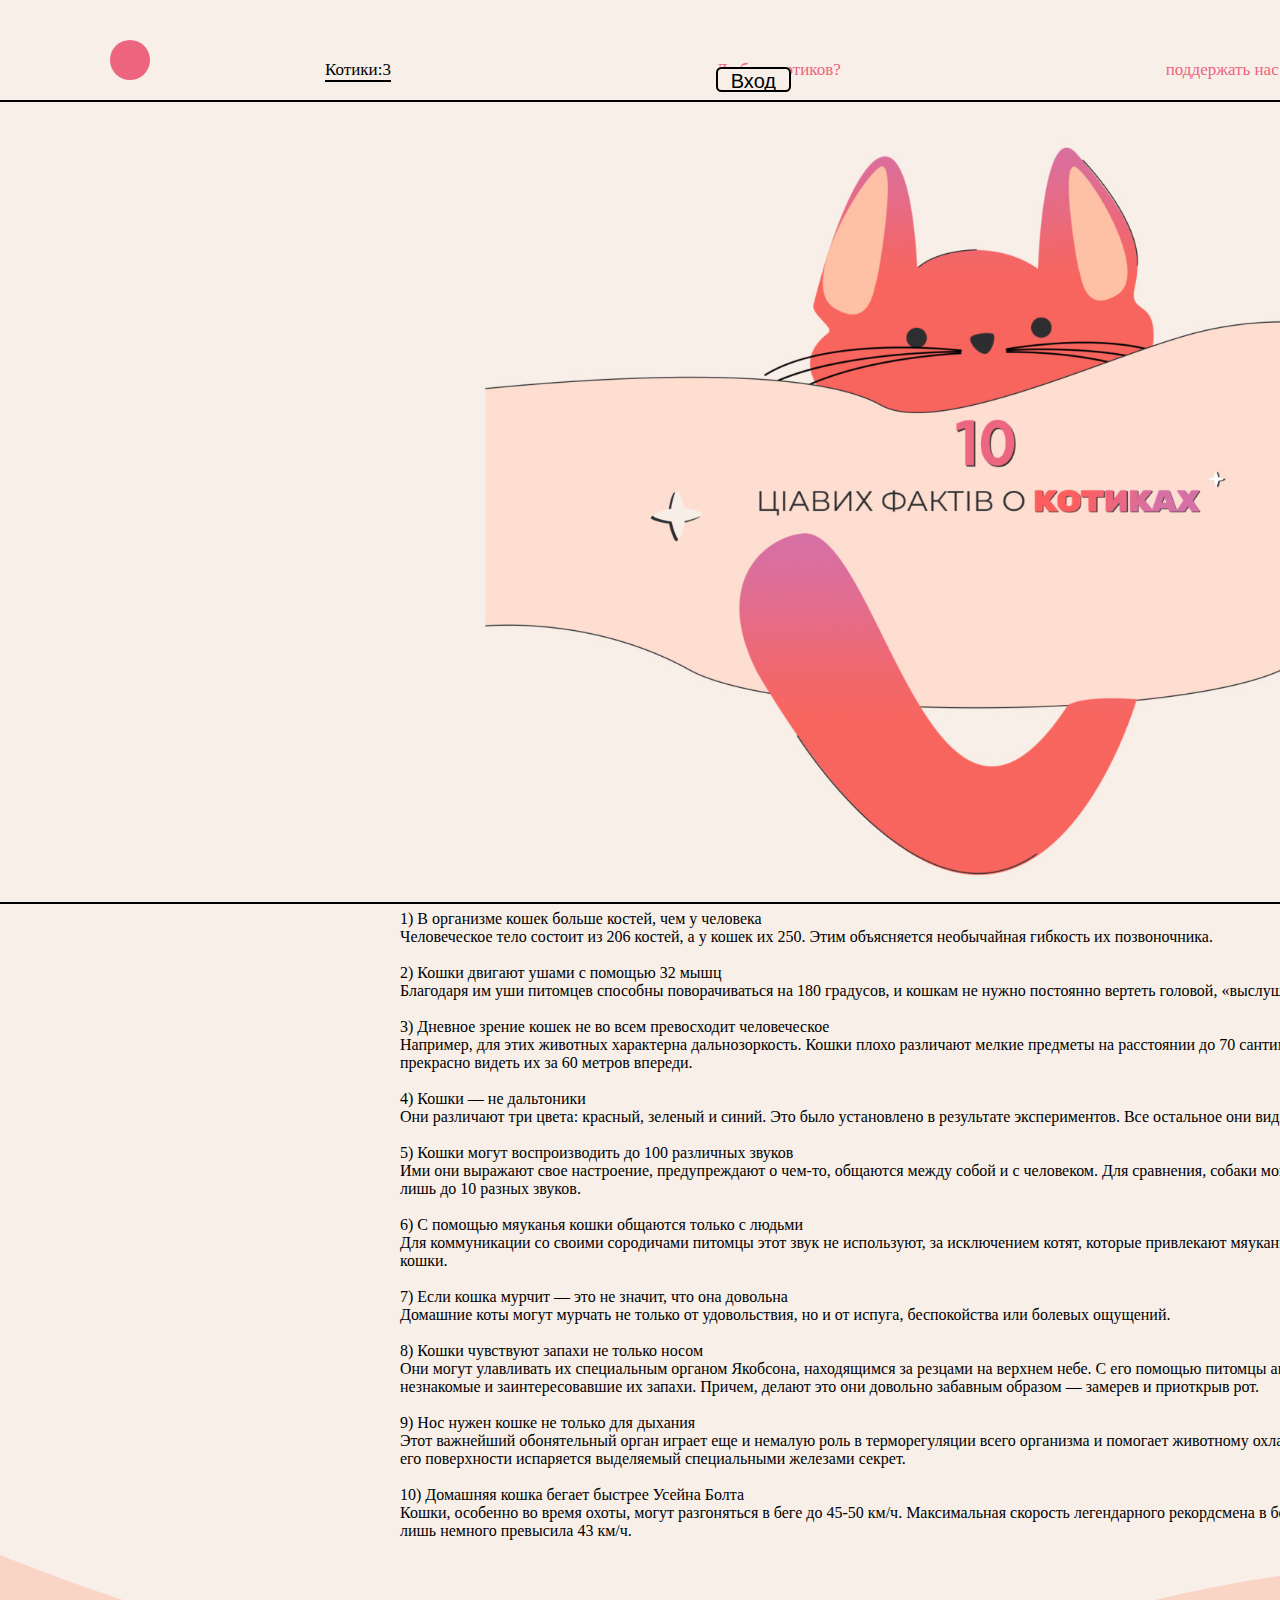
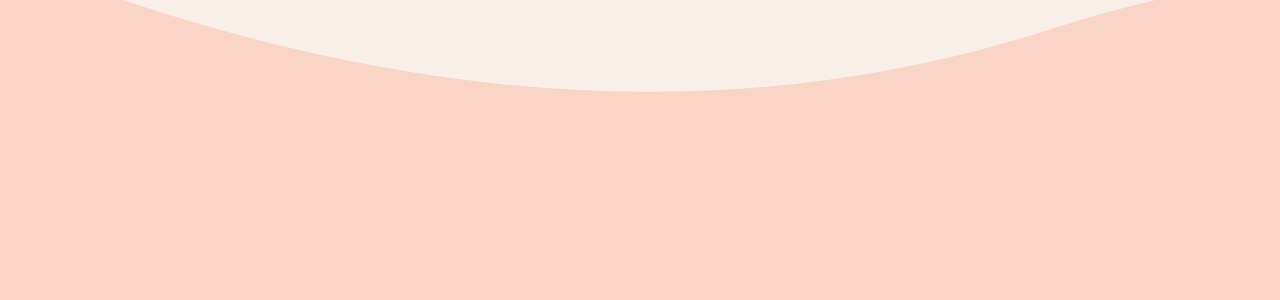
==== index.html @ 4acccb40 "Update index.html" ====
<!DOCTYPE html>
<html lang="en">
	<head>
		<meta charset="UTF-8" />
		<meta name="author" content="AK" />
		<meta name="keywords" content="факты, кошки, опрос" />
		<title>Котики</title>
		<link rel="stylesheet" type="text/css" href="style.css" />
		<link rel="stylesheet" type="text/css" href="style1.css" />
		<link rel="stylesheet" type="text/css" href="style2.css" />
		<script src="script.js" defer></script>
	</head>
	<body>
		<!--шапка-->
		<div id="shapka">
			<div id="ikon"></div>
			<span class="knopka1" style="border-bottom: 2px solid"><a href="index.html" style="color: black;">Котики:3</a></span>
			<span class="knopka1"><a href="index1.html">Любите котиков?</a></span>
			<span class="knopka1"> <a href="index2.html">поддержать нас</a></span>
			<button id="button1">Вход</button>
		</div>
		<!--тело-->
		<img id="img1" src="Comp 1_00000.jpg" alt="котя спит:3" />
		<div id="line1"></div>
		<div id="text">
			1) В организме кошек больше костей, чем у человека<br />
			Человеческое тело состоит из 206 костей, а у кошек их 250. Этим
			объясняется необычайная гибкость их позвоночника.<br /><br />
			2) Кошки двигают ушами с помощью 32 мышц<br />Благодаря им уши питомцев
			способны поворачиваться на 180 градусов, и кошкам не нужно постоянно
			вертеть головой, «выслушивая» добычу.<br /><br />
			3) Дневное зрение кошек не во всем превосходит человеческое<br />Например,
			для этих животных характерна дальнозоркость. Кошки плохо различают мелкие
			предметы на расстоянии до 70 сантиметров, но могут прекрасно видеть их за
			60 метров впереди.<br /><br />
			4) Кошки — не дальтоники<br />Они различают три цвета: красный, зеленый и
			синий. Это было установлено в результате экспериментов. Все остальное они
			видят серым.<br /><br />
			5) Кошки могут воспроизводить до 100 различных звуков<br />Ими они
			выражают свое настроение, предупреждают о чем-то, общаются между собой и с
			человеком. Для сравнения, собаки могут издавать лишь до 10 разных
			звуков.<br /><br />
			6) С помощью мяуканья кошки общаются только с людьми<br />Для коммуникации
			со своими сородичами питомцы этот звук не используют, за исключением
			котят, которые привлекают мяуканьем внимание кошки.<br /><br />
			7) Если кошка мурчит — это не значит, что она довольна <br />Домашние коты
			могут мурчать не только от удовольствия, но и от испуга, беспокойства или
			болевых ощущений.<br /><br />
			8) Кошки чувствуют запахи не только носом <br />Они могут улавливать их
			специальным органом Якобсона, находящимся за резцами на верхнем небе. С
			его помощью питомцы анализируют незнакомые и заинтересовавшие их запахи.
			Причем, делают это они довольно забавным образом — замерев и приоткрыв
			рот.<br /><br />
			9) Нос нужен кошке не только для дыхания<br />Этот важнейший обонятельный
			орган играет еще и немалую роль в терморегуляции всего организма и
			помогает животному охлаждаться, когда с его поверхности испаряется
			выделяемый специальными железами секрет.<br /><br />
			10) Домашняя кошка бегает быстрее Усейна Болта <br />Кошки, особенно во
			время охоты, могут разгоняться в беге до 45-50 км/ч. Максимальная скорость
			легендарного рекордсмена в беге на 100 метров лишь немного превысила 43
			км/ч.<br /><br />
		</div>
		<!--ноги-->
		<svg viewbox="0 0 100 20" style="top: 1400px;">
			<path fill="#fad4c5" d="M0 30 V5 Q30 17 55 9 T100 11 V50z" />
			<!-- (M-.) (L- ._.) (H- -) (V-|) (Z-b) (C-[] S-[][]) (Q-V T-VV) (A-???O) -->
		</svg>
	</body>
</html>
---- style.css ----
/* глобальные */
* {
	margin: 0px;
	background: #f8efe8;
}
a {
	color: #000;
	text-decoration: none;
}
/* общее */
#shapka {
	background: #f8efe8;
	border-bottom: 2px solid #000;
	height: 40px;
	width: 100%;
	padding-top: 60px;
	position: fixed;
	z-index: 3;
}
.knopka1 {
	margin-left: 300px;
	font-size: 17px;
}
#shapka a{
	color: #ed647d;
}
.knopka1:hover {
	border-bottom: 2px solid #ed647e;
}

#button1 {
	margin-left: 300px;
	width: 75px;
	height: 25px;
	position: relative;
	bottom: 13px;
	font-size: 20px;
	border-radius: 5.5px;
	border: solid #000 2px;
}
#ikon {
	background: #ed647e;
	border-radius: 100%;
	height: 40px;
	width: 40px;
	margin-left: 50px;
	position: absolute;
	bottom: 385px;
	left: 60px;
	top: 40px;
}
/* sa1 */
svg {
	width: 100%;
	height: 500px;
	position: absolute;
	background-color: #00000000;
}

img {
	width: 1100px;
	height: 800px;
	border-top: 2px solid #000;
	position: absolute;
	top: 100px;
	left: 455px;
	z-index: 2;
}
#text {
	position: absolute;
	top: 910px;
	left: 455px;
	width: 1000px;
}
#line1 {
	background: #f8efe8;
	width: 100%;
	height: 800px;
	border-top: 2px solid #000;
	border-bottom: 2px solid #000;
	position: absolute;
	top: 100px;
}
/*sa1_1 */
#opros{
	background: #f8efe8;
	border: 2px solid #000;
	width: 500px;
	height: 700px;
  float: left;
  position: absolute;
  top: 200px;
  left: 400px;
	box-shadow: 10px 8px 1px #000;
}

#pereg {
	background: #f8655e;
	width: 75px;
	height: 500px;
  float: left;
  position: absolute;
  top: 200px;
  left: 975px;
	border-radius: 10px;
}
#table {
	background: #fad4c5;
	width: 500px;
	height: 500px;
  float: left;
	border: 2px solid #000;
	position: relative;
	font-size: 19px;
  top: 200px;
  left: 1100px;
	border-radius: 10px;
	box-shadow: 8px 10px 1px #000;
}
form{
	padding: 20px 0px 0px 40px;
	font-size: 19px;
}
.r{
	position: relative;
	margin-bottom: 1rem;
}
.r1{
	-webkit-appearance: none;
	appearance: none;
	position: absolute;
}
.rl1{
	padding-left: 25px;
	font-size: 20px;
	cursor: pointer;
}
.rl1::before{
	content: "";
	width: 17px;
	height: 17px;
	border: 1px solid #444;
	background-color: #fff;
	border-radius: 50%;
	position: absolute;
	top: 2px;
	left: 4px;
	z-index: 1;
	transition: 200ms linear;
}
.rl1::after{
	content: "";
	width: 11px;
	height: 11px;
	background-color: #f8655e;
	border-radius: 50%;
	position: absolute;
	z-index: 2;
	opacity: 0;
	transition: 200ms linear;
	top: 6px;
	left: 8px;
}
.r1:checked + .rl1::before{
	border-color: #000;
}
.r1:checked + .rl1::after{
	opacity: 1;
}
.name1_0{
	position: relative;
}
.name1_2{
	width: 250px;
	border: none;
	border-bottom: 3px solid #000;
	background-color: transparent;
	margin-bottom: 35px;
	outline: none;
}
.name1_2:focus{
	border-bottom: 3px solid #f8655e;
}
.name1_1{
	position: absolute;
	left: 0;
	top: -1px;
	cursor: text;
}
.name1_2:focus ~ .name1_1, .name1_2:not(:placeholder-shown) ~ .name1_1{
	top: -18px;
	font-size: 16px;
}
#divname2{
	position: relative;
}
#textname2{
	width: 250px;
	border: none;
	border-bottom: 3px solid #000;
	border-top: 3px solid #000;
	background-color: transparent;
	margin-bottom: 35px;
	outline: none;
}
#textname2:focus{
	border-bottom: 3px solid #f8655e;
	border-top: 3px solid #f8655e;
}
#labelname2{
	position: absolute;
	left: 0;
	top: -30px;
	cursor: pointer;
}
#divcolor{
	position: relative;
}
#color{
	border: none;
	width: 70px;
	height: 35px;
	position: absolute;
	top: 25px;
	left: -4px;
}
#button2{
	position: absolute;
	top: 550px;
	left: 575px;
	width: 200px;
	height: 50px;
	border: 2px solid #000;
	border-radius: 8px;
	box-shadow: 3px 4px 1px #000;

}
#button3{
	position: absolute;
	top: 625px;
	left: 575px;
	width: 200px;
	height: 50px;
	color: #fff;
	background-color: #d870a1;
	border: 2px solid #000;
	border-radius: 8px;
	box-shadow: 3px 4px 1px #000;
}
#button2:hover{
	top: 553px;
	box-shadow: none;
}
#button3:hover{
	top: 628px;
	left: 575px;
	box-shadow: none;
}
#button2:active{
	color: #fff;
	background-color: #d870a1;
}
#button3:active{
	color: #000;
	background-color: #f8efe8;
}
table{
	width: 420px;
	height: 400px;
	border-collapse: collapse;
	border-bottom: 2px solid #000;
	text-align: center;
	position: absolute;
	top: 55px;
	left: 40px;
}
table th{
	border: 2px solid #000;
	background: #fff;
	height: 50px;
}
table td{
	width: 150px;
	height: 75px;
	background: #fff;
	border-right: 2px solid #000;
	border-left: 2px solid #000;
	position: relative;
}
.tablediv{
	height: 35px;
	width: 175px;
	position: absolute;
	left: 14px;
	top: 14px;
	padding-top: 15px;
}
---- style1.css ----
@media screen and (max-width: 1580px) {
    /* глобальные */
  * {
    margin: 0px;
    background: #f8efe8;
  }
  a {
    color: #000;
    text-decoration: none;
  }
  /* общее */
  #shapka {
    background: #f8efe8;
    border-bottom: 2px solid #000;
    height: 40px;
    width: 100%;
    padding-top: 60px;
    position: fixed;
    z-index: 3;
  }
  .knopka1 {
    margin-left: 325px;
    font-size: 17px;
    float: left;
  }
  #shapka a{
    color: #ed647d;
  }
  .knopka1:hover {
    border-bottom: 2px solid #ed647e;
  }

  #button1 {
    margin-left: 325px;
    width: 75px;
    height: 25px;
    bottom: 13px;
    font-size: 20px;
    border-radius: 5.5px;
    border: solid #000 2px;
    float: left;
  }
  #ikon {
    background: #ed647e;
    border-radius: 100%;
    height: 40px;
    width: 40px;
    margin-left: 50px;
    position: absolute;
    bottom: 385px;
    left: 60px;
    top: 40px;
  }
  /* sa1 */
  svg {
    width: 1900px;
    height: 500px;
    background-color: #00000000;
  }

  img {
    width: 1100px;
    height: 800px;
    border-top: 2px solid #000;
    position: absolute;
    top: 100px;
    left: 450px;
    z-index: 2;
  }
  #text {
    position: absolute;
    top: 910px;
    left: 400px;
    width: 1000px;
  }
  #line1 {
    background: #f8efe8;
    width: 1900px;
    height: 800px;
    border-top: 2px solid #000;
    border-bottom: 2px solid #000;
    position: absolute;
    top: 100px;
  }
  /*sa1_1 */
  #opros{
    background: #f8efe8;
    border: 2px solid #000;
    width: 500px;
    height: 700px;
    float: left;
    position: absolute;
    top: 200px;
    left: 400px;
    box-shadow: 10px 8px 1px #000;
  }

  #pereg {
    background: #f8655e;
    width: 75px;
    height: 500px;
    float: left;
    position: absolute;
    top: 200px;
    left: 975px;
    border-radius: 10px;
  }
  #table {
    background: #fad4c5;
    width: 500px;
    height: 500px;
    float: left;
    border: 2px solid #000;
    position: relative;
    font-size: 19px;
    top: 200px;
    left: 1100px;
    border-radius: 10px;
    box-shadow: 8px 10px 1px #000;
  }
  form{
    padding: 20px 0px 0px 40px;
    font-size: 19px;
  }
  .r{
    position: relative;
    margin-bottom: 1rem;
  }
  .r1{
    -webkit-appearance: none;
    appearance: none;
    position: absolute;
  }
  .rl1{
    padding-left: 25px;
    font-size: 20px;
    cursor: pointer;
  }
  .rl1::before{
    content: "";
    width: 17px;
    height: 17px;
    border: 1px solid #444;
    background-color: #fff;
    border-radius: 50%;
    position: absolute;
    top: 2px;
    left: 4px;
    z-index: 1;
    transition: 200ms linear;
  }
  .rl1::after{
    content: "";
    width: 11px;
    height: 11px;
    background-color: #f8655e;
    border-radius: 50%;
    position: absolute;
    z-index: 2;
    opacity: 0;
    transition: 200ms linear;
    top: 6px;
    left: 8px;
  }
  .r1:checked + .rl1::before{
    border-color: #000;
  }
  .r1:checked + .rl1::after{
    opacity: 1;
  }
  .name1_0{
    position: relative;
  }
  .name1_2{
    width: 250px;
    border: none;
    border-bottom: 3px solid #000;
    background-color: transparent;
    margin-bottom: 35px;
    outline: none;
  }
  .name1_2:focus{
    border-bottom: 3px solid #f8655e;
  }
  .name1_1{
    position: absolute;
    left: 0;
    top: -1px;
    cursor: text;
  }
  .name1_2:focus ~ .name1_1, .name1_2:not(:placeholder-shown) ~ .name1_1{
    top: -18px;
    font-size: 16px;
  }
  #divname2{
    position: relative;
  }
  #textname2{
    width: 250px;
    border: none;
    border-bottom: 3px solid #000;
    border-top: 3px solid #000;
    background-color: transparent;
    margin-bottom: 35px;
    outline: none;
  }
  #textname2:focus{
    border-bottom: 3px solid #f8655e;
    border-top: 3px solid #f8655e;
  }
  #labelname2{
    position: absolute;
    left: 0;
    top: -30px;
    cursor: pointer;
  }
  #divcolor{
    position: relative;
  }
  #color{
    border: none;
    width: 70px;
    height: 35px;
    position: absolute;
    top: 25px;
    left: -4px;
  }
  #button2{
    position: absolute;
    top: 550px;
    left: 575px;
    width: 200px;
    height: 50px;
    border: 2px solid #000;
    border-radius: 8px;
    box-shadow: 3px 4px 1px #000;

  }
  #button3{
    position: absolute;
    top: 625px;
    left: 575px;
    width: 200px;
    height: 50px;
    color: #fff;
    background-color: #d870a1;
    border: 2px solid #000;
    border-radius: 8px;
    box-shadow: 3px 4px 1px #000;
  }
  #button2:hover{
    top: 553px;
    box-shadow: none;
  }
  #button3:hover{
    top: 628px;
    left: 575px;
    box-shadow: none;
  }
  #button2:active{
    color: #fff;
    background-color: #d870a1;
  }
  #button3:active{
    color: #000;
    background-color: #f8efe8;
  }
  table{
    width: 420px;
    height: 400px;
    border-collapse: collapse;
    border-bottom: 2px solid #000;
    text-align: center;
    position: absolute;
    top: 55px;
    left: 40px;
  }
  table th{
    border: 2px solid #000;
    background: #fff;
    height: 50px;
  }
  table td{
    width: 150px;
    height: 75px;
    background: #fff;
    border-right: 2px solid #000;
    border-left: 2px solid #000;
    position: relative;
  }
  .tablediv{
    height: 35px;
    width: 175px;
    position: absolute;
    left: 14px;
    top: 14px;
    padding-top: 15px;
  }
}
---- style2.css ----
@media screen and (max-width: 1200px) {
    /* глобальные */
  * {
    margin: 0px;
    background: #f8efe8;
  }
  a {
    color: #000;
    text-decoration: none;
  }
  /* общее */
  #shapka {
    background: #f8efe8;
    border-bottom: 2px solid #000;
    height: 40px;
    width: 100%;
    padding-top: 60px;
    position: fixed;
    z-index: 3;
  }
  .knopka1 {
    margin-left: 250px;
    font-size: 17px;
    float: left;
  }
  #shapka a{
    color: #ed647d;
  }
  .knopka1:hover {
    border-bottom: 2px solid #ed647e;
  }

  #button1 {
    margin-left: 250px;
    width: 75px;
    height: 25px;
    bottom: 13px;
    font-size: 20px;
    border-radius: 5.5px;
    border: solid #000 2px;
    float: left;
    position: absolute;
  }
  #ikon {
    background: #ed647e;
    border-radius: 100%;
    height: 40px;
    width: 40px;
    margin-left: 50px;
    position: absolute;
    bottom: 385px;
    left: 20px;
    top: 40px;
  }
  /* sa1 */
  svg {
    width: 1500px;
    height: 500px;
    position: relative;
    background-color: #00000000;
  }

  img {
    width: 1100px;
    height: 800px;
    border-top: 2px solid #000;
    position: absolute;
    top: 100px;
    left: 250px;
    z-index: 2;
  }
  #text {
    position: absolute;
    top: 910px;
    left: 225px;
    width: 1000px;
  }
  #line1 {
    background: #f8efe8;
    width: 1500px;
    height: 800px;
    border-top: 2px solid #000;
    border-bottom: 2px solid #000;
    position: absolute;
    top: 100px;
  }
  /*sa1_1 */
  #opros{
    background: #f8efe8;
    border: 2px solid #000;
    width: 500px;
    height: 700px;
    float: left;
    position: absolute;
    top: 200px;
    left: 400px;
    box-shadow: 10px 8px 1px #000;
  }

  #pereg {
    background: #f8655e;
    width: 75px;
    height: 500px;
    float: left;
    position: absolute;
    top: 200px;
    left: 975px;
    border-radius: 10px;
  }
  #table {
    background: #fad4c5;
    width: 500px;
    height: 500px;
    float: left;
    border: 2px solid #000;
    position: relative;
    font-size: 19px;
    top: 200px;
    left: 1100px;
    border-radius: 10px;
    box-shadow: 8px 10px 1px #000;
  }
  form{
    padding: 20px 0px 0px 40px;
    font-size: 19px;
  }
  .r{
    position: relative;
    margin-bottom: 1rem;
  }
  .r1{
    -webkit-appearance: none;
    appearance: none;
    position: absolute;
  }
  .rl1{
    padding-left: 25px;
    font-size: 20px;
    cursor: pointer;
  }
  .rl1::before{
    content: "";
    width: 17px;
    height: 17px;
    border: 1px solid #444;
    background-color: #fff;
    border-radius: 50%;
    position: absolute;
    top: 2px;
    left: 4px;
    z-index: 1;
    transition: 200ms linear;
  }
  .rl1::after{
    content: "";
    width: 11px;
    height: 11px;
    background-color: #f8655e;
    border-radius: 50%;
    position: absolute;
    z-index: 2;
    opacity: 0;
    transition: 200ms linear;
    top: 6px;
    left: 8px;
  }
  .r1:checked + .rl1::before{
    border-color: #000;
  }
  .r1:checked + .rl1::after{
    opacity: 1;
  }
  .name1_0{
    position: relative;
  }
  .name1_2{
    width: 250px;
    border: none;
    border-bottom: 3px solid #000;
    background-color: transparent;
    margin-bottom: 35px;
    outline: none;
  }
  .name1_2:focus{
    border-bottom: 3px solid #f8655e;
  }
  .name1_1{
    position: absolute;
    left: 0;
    top: -1px;
    cursor: text;
  }
  .name1_2:focus ~ .name1_1, .name1_2:not(:placeholder-shown) ~ .name1_1{
    top: -18px;
    font-size: 16px;
  }
  #divname2{
    position: relative;
  }
  #textname2{
    width: 250px;
    border: none;
    border-bottom: 3px solid #000;
    border-top: 3px solid #000;
    background-color: transparent;
    margin-bottom: 35px;
    outline: none;
  }
  #textname2:focus{
    border-bottom: 3px solid #f8655e;
    border-top: 3px solid #f8655e;
  }
  #labelname2{
    position: absolute;
    left: 0;
    top: -30px;
    cursor: pointer;
  }
  #divcolor{
    position: relative;
  }
  #color{
    border: none;
    width: 70px;
    height: 35px;
    position: absolute;
    top: 25px;
    left: -4px;
  }
  #button2{
    position: absolute;
    top: 550px;
    left: 575px;
    width: 200px;
    height: 50px;
    border: 2px solid #000;
    border-radius: 8px;
    box-shadow: 3px 4px 1px #000;

  }
  #button3{
    position: absolute;
    top: 625px;
    left: 575px;
    width: 200px;
    height: 50px;
    color: #fff;
    background-color: #d870a1;
    border: 2px solid #000;
    border-radius: 8px;
    box-shadow: 3px 4px 1px #000;
  }
  #button2:hover{
    top: 553px;
    box-shadow: none;
  }
  #button3:hover{
    top: 628px;
    left: 575px;
    box-shadow: none;
  }
  #button2:active{
    color: #fff;
    background-color: #d870a1;
  }
  #button3:active{
    color: #000;
    background-color: #f8efe8;
  }
  table{
    width: 420px;
    height: 400px;
    border-collapse: collapse;
    border-bottom: 2px solid #000;
    text-align: center;
    position: absolute;
    top: 55px;
    left: 40px;
  }
  table th{
    border: 2px solid #000;
    background: #fff;
    height: 50px;
  }
  table td{
    width: 150px;
    height: 75px;
    background: #fff;
    border-right: 2px solid #000;
    border-left: 2px solid #000;
    position: relative;
  }
  .tablediv{
    height: 35px;
    width: 175px;
    position: absolute;
    left: 14px;
    top: 14px;
    padding-top: 15px;
  }
}
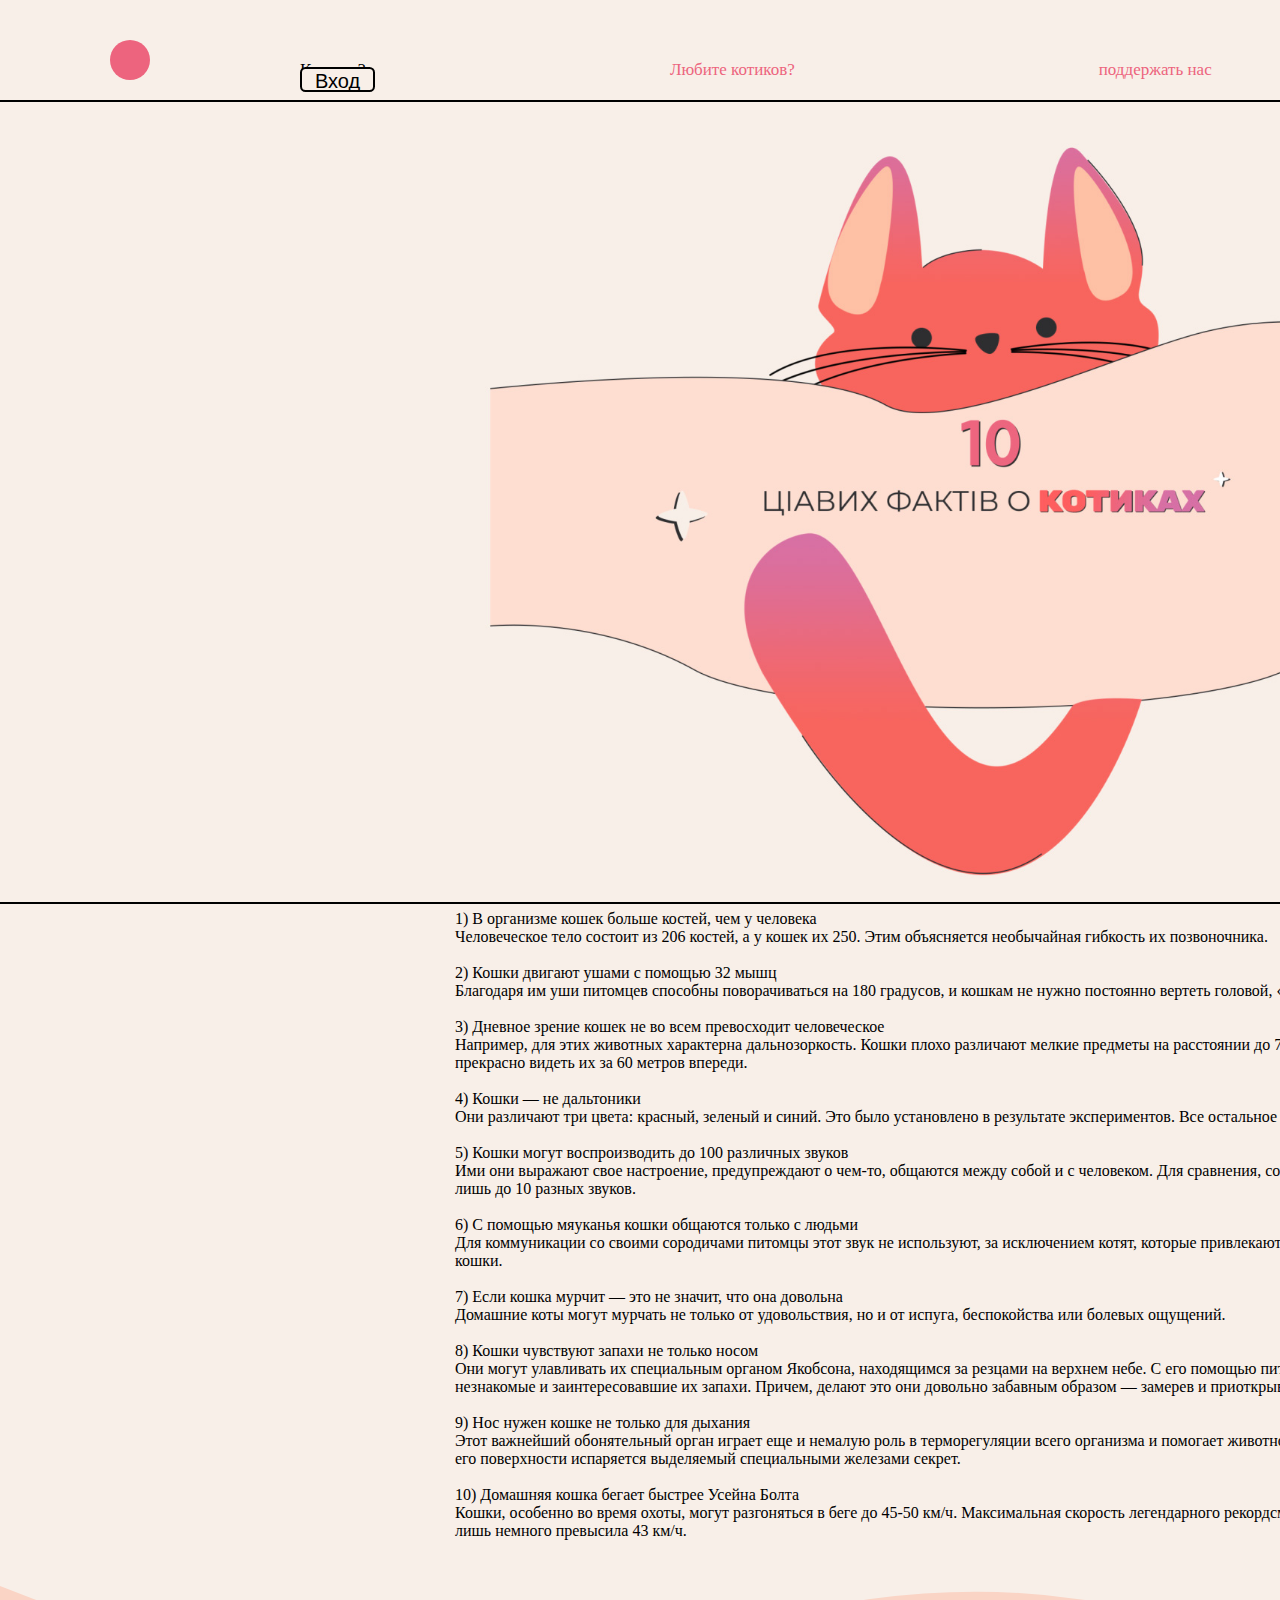
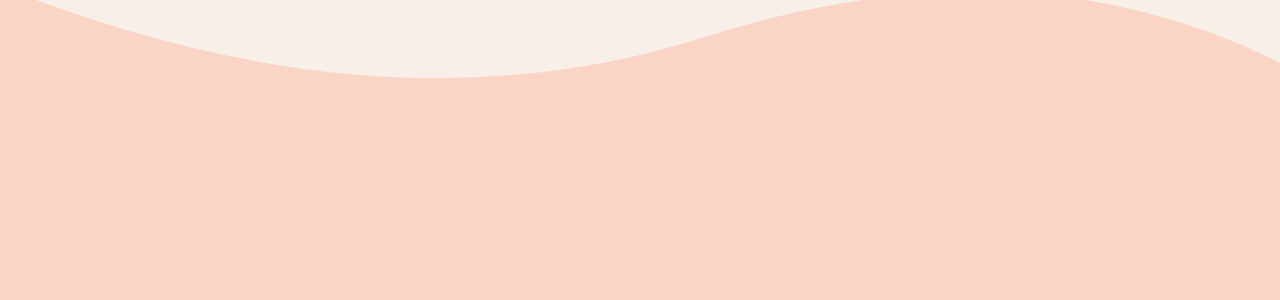
==== commit 72259770: "Update index.html" ====
--- a/index.html
+++ b/index.html
@@ -6,8 +6,6 @@
 		<meta name="keywords" content="факты, кошки, опрос" />
 		<title>Котики</title>
 		<link rel="stylesheet" type="text/css" href="style.css" />
-		<link rel="stylesheet" type="text/css" href="style1.css" />
-		<link rel="stylesheet" type="text/css" href="style2.css" />
 		<script src="script.js" defer></script>
 	</head>
 	<body>
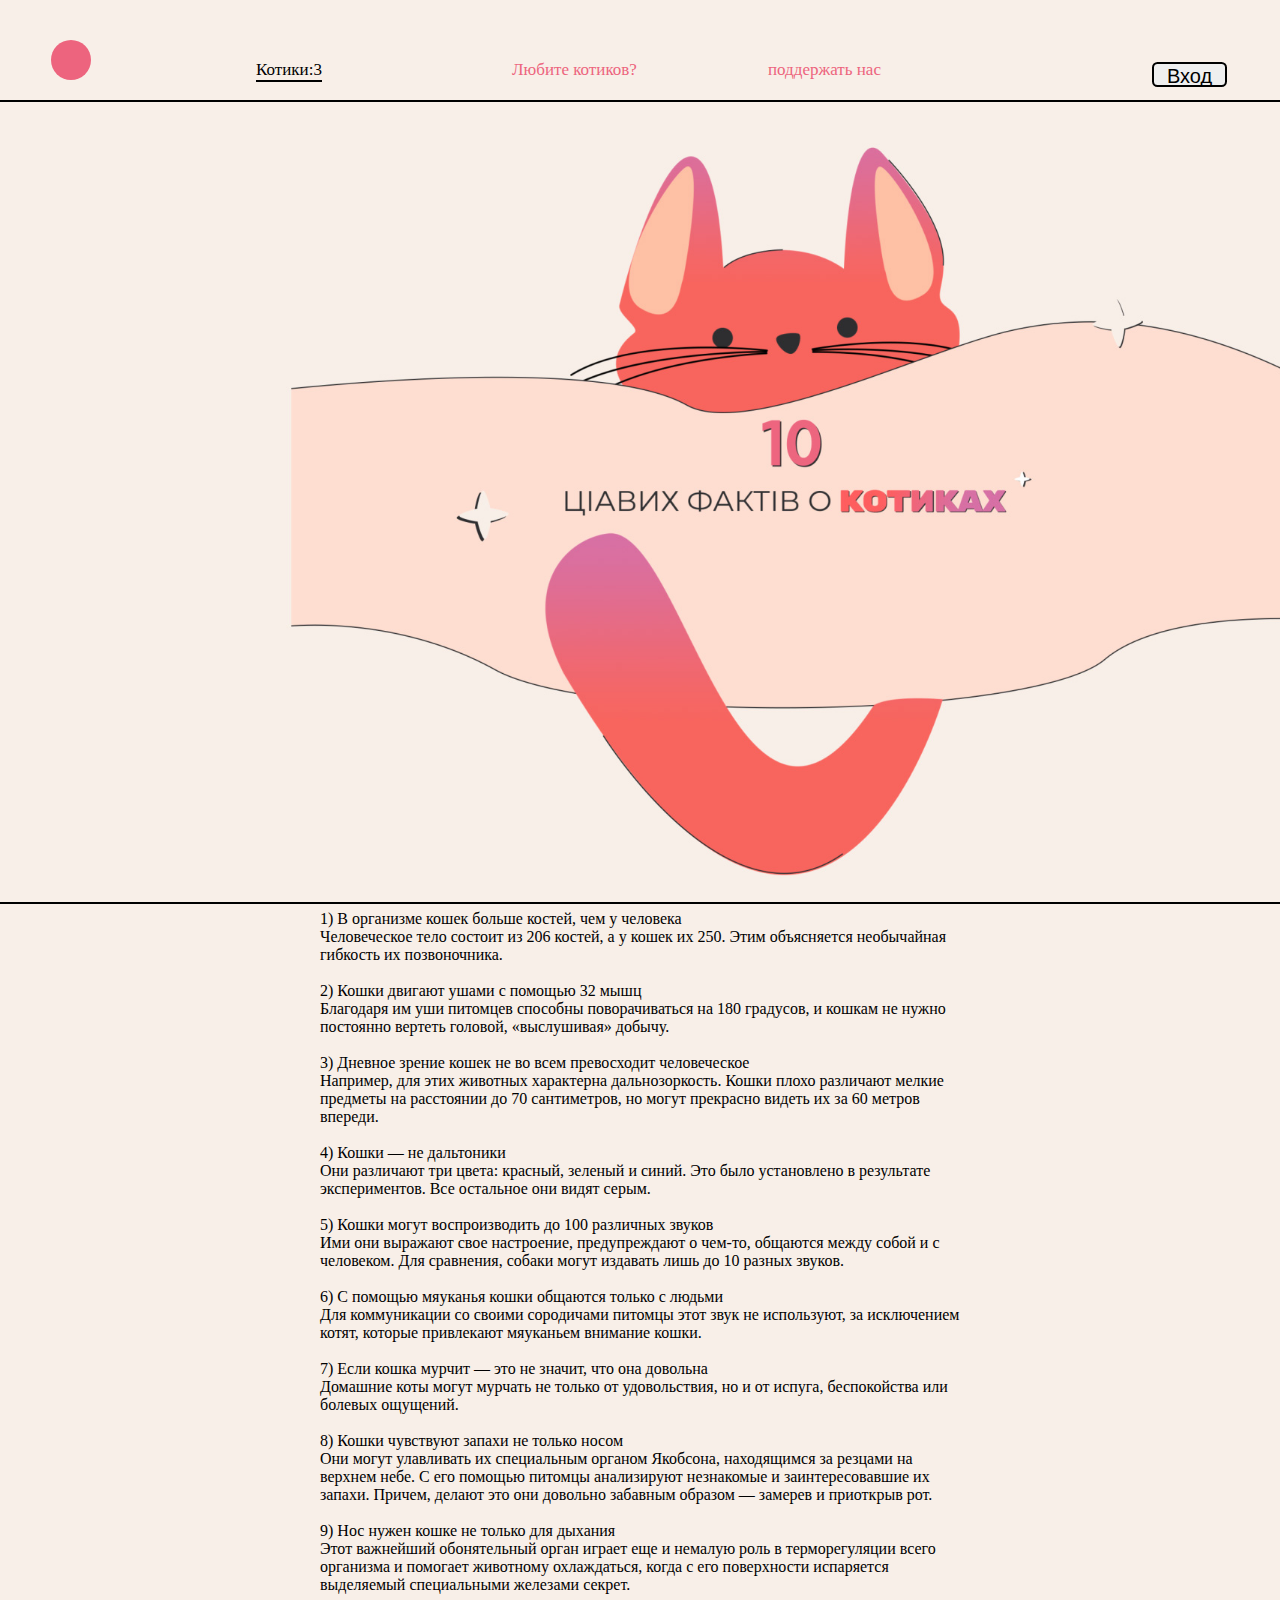
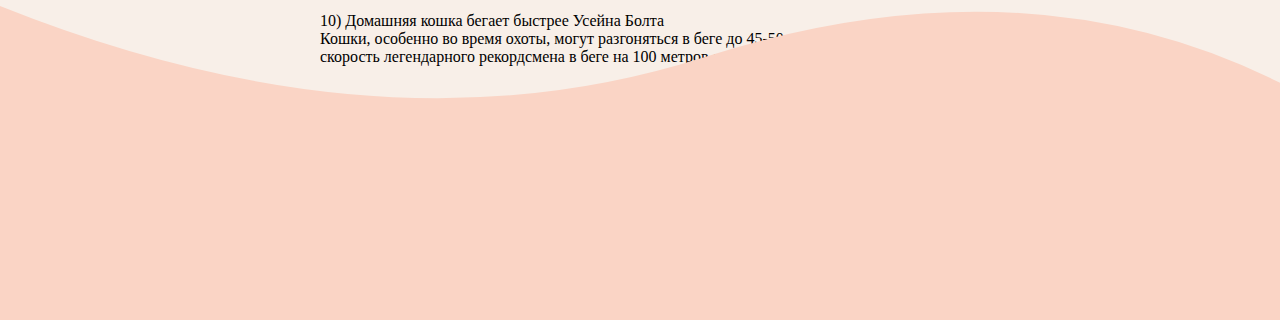
==== commit 45563936: "Update index.html" ====
--- a/index.html
+++ b/index.html
@@ -12,9 +12,9 @@
 		<!--шапка-->
 		<div id="shapka">
 			<div id="ikon"></div>
-			<span class="knopka1" style="border-bottom: 2px solid"><a href="index.html" style="color: black;">Котики:3</a></span>
-			<span class="knopka1"><a href="index1.html">Любите котиков?</a></span>
-			<span class="knopka1"> <a href="index2.html">поддержать нас</a></span>
+			<span id="knopka1_1" class="knopka1" style="border-bottom: 2px solid"><a href="index.html" style="color: black;">Котики:3</a></span>
+			<span id="knopka1_2" class="knopka1"><a href="index1.html">Любите котиков?</a></span>
+			<span id="knopka1_3" class="knopka1"> <a href="index2.html">поддержать нас</a></span>
 			<button id="button1">Вход</button>
 		</div>
 		<!--тело-->
--- a/style.css
+++ b/style.css
@@ -1,6 +1,8 @@
 /* глобальные */
 * {
 	margin: 0px;
+}
+body{
 	background: #f8efe8;
 }
 a {
@@ -17,43 +19,57 @@
 	position: fixed;
 	z-index: 3;
 }
+#knopka1_1{
+	position: absolute;
+	left: 20%;
+}
+#knopka1_2{
+	position: absolute;
+	left: 40%;
+}
+#knopka1_3{
+	position: absolute;
+	left: 60%;
+}
 .knopka1 {
-	margin-left: 300px;
 	font-size: 17px;
+	float: left;
+}
+.knopka1:hover {
+	border-bottom: 2px solid #ed647e;
 }
 #shapka a{
 	color: #ed647d;
 }
-.knopka1:hover {
-	border-bottom: 2px solid #ed647e;
-}
-
 #button1 {
-	margin-left: 300px;
+	position: absolute;
+	left: 90%;
 	width: 75px;
 	height: 25px;
-	position: relative;
 	bottom: 13px;
 	font-size: 20px;
 	border-radius: 5.5px;
 	border: solid #000 2px;
+	float: left;
 }
 #ikon {
 	background: #ed647e;
 	border-radius: 100%;
 	height: 40px;
 	width: 40px;
-	margin-left: 50px;
 	position: absolute;
 	bottom: 385px;
-	left: 60px;
+	left:4%;
 	top: 40px;
 }
 /* sa1 */
 svg {
+	padding-top: 20px;
 	width: 100%;
 	height: 500px;
 	position: absolute;
+	top: 160%;
+	left: 0%;
 	background-color: #00000000;
 }
 
@@ -63,17 +79,17 @@
 	border-top: 2px solid #000;
 	position: absolute;
 	top: 100px;
-	left: 455px;
+	left: 20%;
 	z-index: 2;
 }
 #text {
 	position: absolute;
 	top: 910px;
-	left: 455px;
-	width: 1000px;
+	left: 25%;
+	width: 50%;
 }
 #line1 {
-	background: #f8efe8;
+	background: #00000000;
 	width: 100%;
 	height: 800px;
 	border-top: 2px solid #000;
@@ -253,7 +269,6 @@
 }
 #button3:hover{
 	top: 628px;
-	left: 575px;
 	box-shadow: none;
 }
 #button2:active{
@@ -294,4 +309,4 @@
 	left: 14px;
 	top: 14px;
 	padding-top: 15px;
-}
+}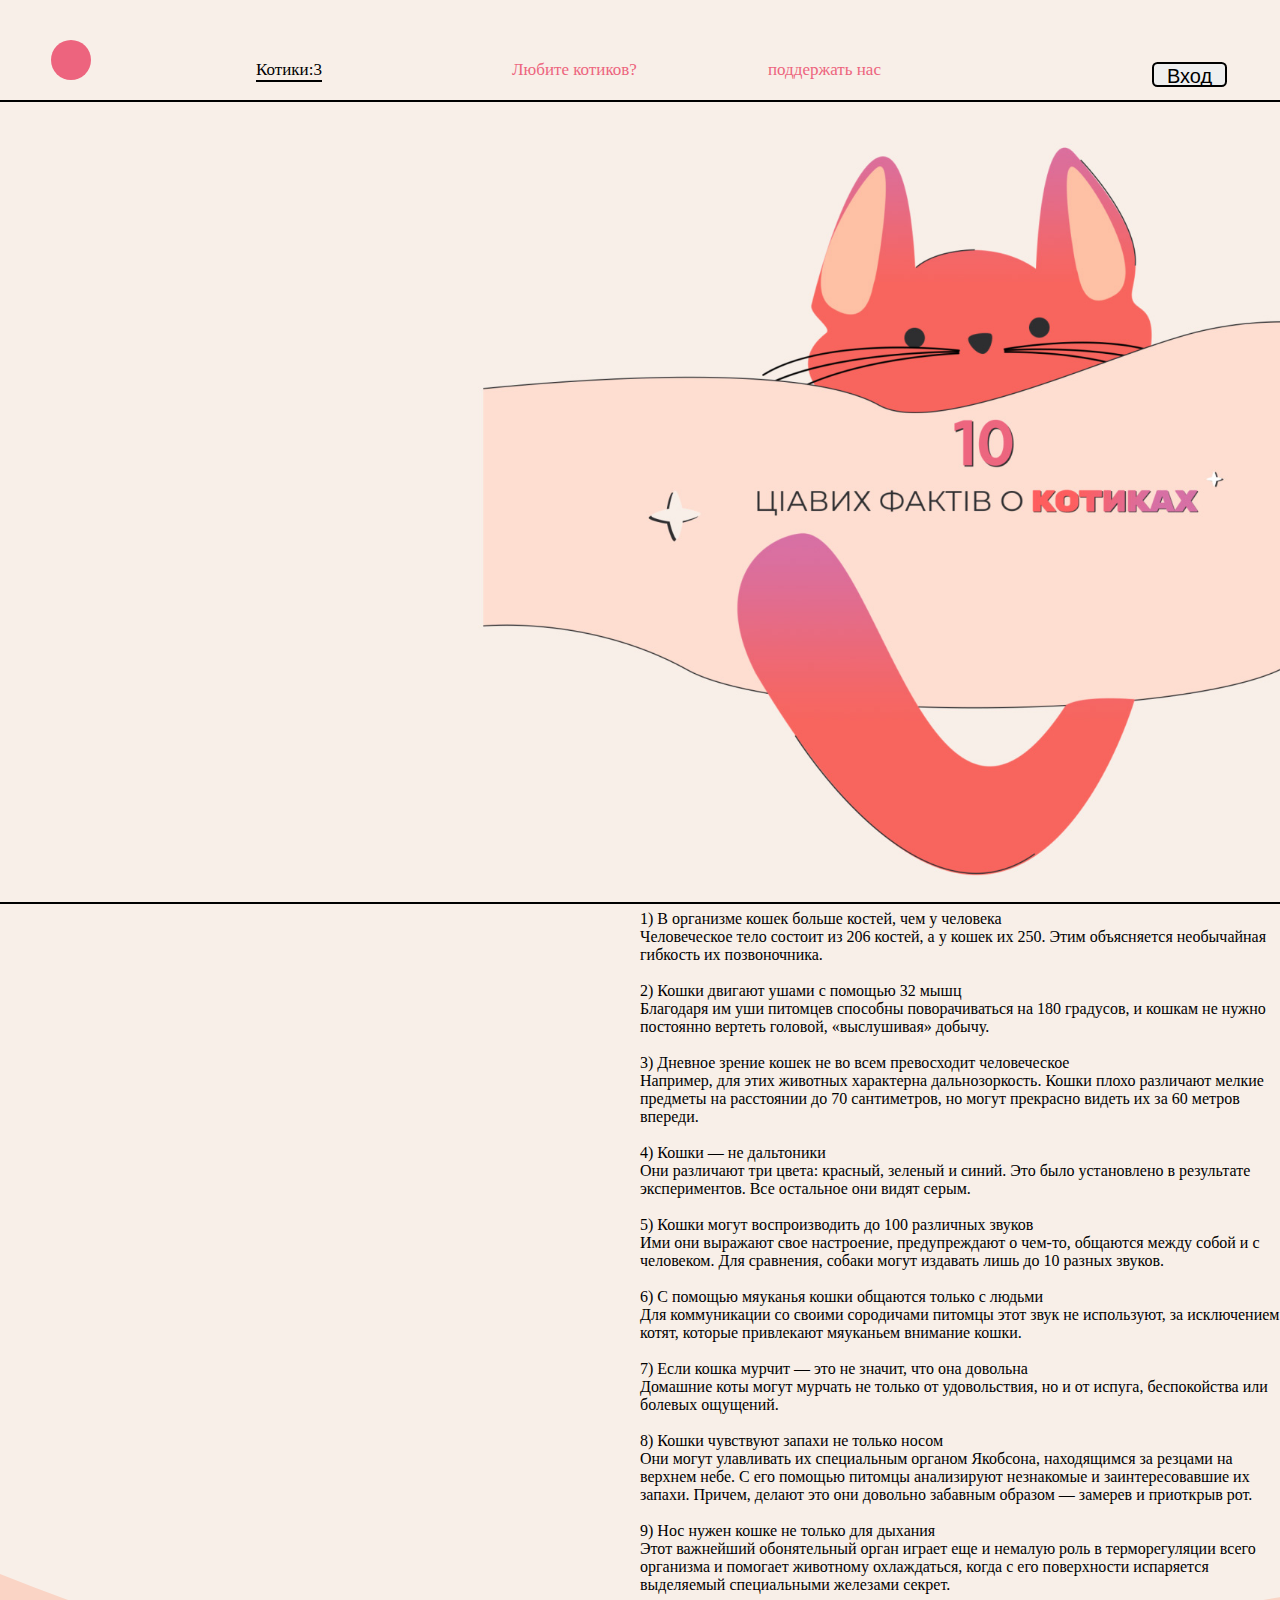
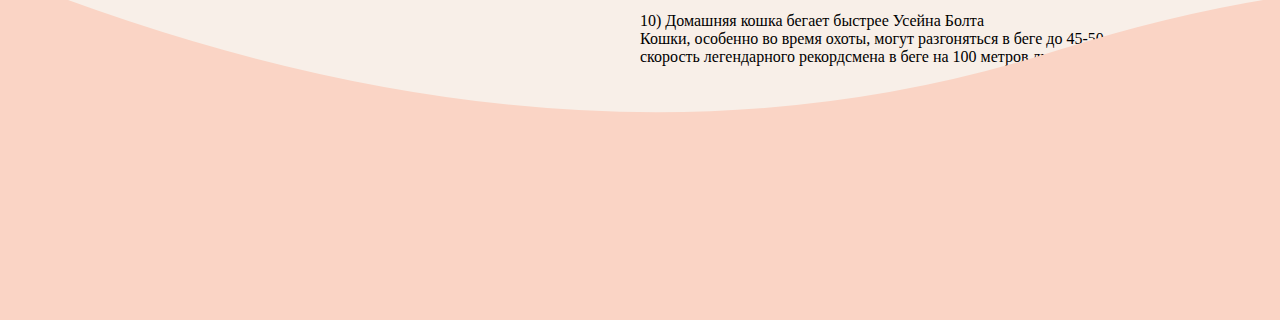
==== commit f86d8e0f: "Update index.html" ====
--- a/index.html
+++ b/index.html
@@ -6,6 +6,7 @@
 		<meta name="keywords" content="факты, кошки, опрос" />
 		<title>Котики</title>
 		<link rel="stylesheet" type="text/css" href="style.css" />
+		<link rel="stylesheet" type="text/css" href="style1.css" />
 		<script src="script.js" defer></script>
 	</head>
 	<body>
--- a/style.css
+++ b/style.css
@@ -106,7 +106,7 @@
   float: left;
   position: absolute;
   top: 200px;
-  left: 400px;
+  left: 200px;
 	box-shadow: 10px 8px 1px #000;
 }
 
@@ -117,7 +117,7 @@
   float: left;
   position: absolute;
   top: 200px;
-  left: 975px;
+  left: 775px;
 	border-radius: 10px;
 }
 #table {
@@ -129,7 +129,7 @@
 	position: relative;
 	font-size: 19px;
   top: 200px;
-  left: 1100px;
+  left: 900px;
 	border-radius: 10px;
 	box-shadow: 8px 10px 1px #000;
 }
@@ -309,4 +309,4 @@
 	left: 14px;
 	top: 14px;
 	padding-top: 15px;
-}+}
--- a/style1.css
+++ b/style1.css
@@ -0,0 +1,314 @@
+@media screen and (max-width: 1375px) {
+    /* глобальные */
+  * {
+    margin: 0px;
+  }
+  body{
+    background: #f8efe8;
+  }
+  a {
+    color: #000;
+    text-decoration: none;
+  }
+  /* общее */
+  #shapka {
+    background: #f8efe8;
+    border-bottom: 2px solid #000;
+    height: 40px;
+    width: 100%;
+    padding-top: 60px;
+    position: fixed;
+    z-index: 3;
+  }
+  #knopka1_1{
+    position: absolute;
+    left: 20%;
+  }
+  #knopka1_2{
+    position: absolute;
+    left: 40%;
+  }
+  #knopka1_3{
+    position: absolute;
+    left: 60%;
+  }
+  .knopka1 {
+    font-size: 17px;
+    float: left;
+  }
+  .knopka1:hover {
+    border-bottom: 2px solid #ed647e;
+  }
+  #shapka a{
+    color: #ed647d;
+  }
+  #button1 {
+    position: absolute;
+    left: 90%;
+    width: 75px;
+    height: 25px;
+    bottom: 13px;
+    font-size: 20px;
+    border-radius: 5.5px;
+    border: solid #000 2px;
+    float: left;
+  }
+  #ikon {
+    background: #ed647e;
+    border-radius: 100%;
+    height: 40px;
+    width: 40px;
+    position: absolute;
+    bottom: 385px;
+    left:4%;
+    top: 40px;
+  }
+  /* sa1 */
+  svg {
+    padding-top: 20px;
+    width: 150%;
+    height: 500px;
+    position: absolute;
+    top: 155%;
+    left: 0%;
+    background-color: #00000000;
+  }
+
+  img {
+    width: 1100px;
+    height: 800px;
+    border-top: 2px solid #000;
+    position: absolute;
+    top: 100px;
+    left: 35%;
+    z-index: 2;
+  }
+  #text {
+    position: absolute;
+    top: 910px;
+    left: 50%;
+    width: 50%;
+  }
+  #line1 {
+    background: #00000000;
+    width: 150%;
+    height: 800px;
+    border-top: 2px solid #000;
+    border-bottom: 2px solid #000;
+    position: absolute;
+    top: 100px;
+  }
+  /*sa1_1 */
+  #opros{
+    background: #f8efe8;
+    border: 2px solid #000;
+    width: 500px;
+    height: 700px;
+    float: left;
+    position: absolute;
+    top: 200px;
+    left: 200px;
+    box-shadow: 10px 8px 1px #000;
+  }
+
+  #pereg {
+    background: #f8655e;
+    width: 75px;
+    height: 500px;
+    float: left;
+    position: absolute;
+    top: 200px;
+    left: 775px;
+    border-radius: 10px;
+  }
+  #table {
+    background: #fad4c5;
+    width: 500px;
+    height: 500px;
+    float: left;
+    border: 2px solid #000;
+    position: relative;
+    font-size: 19px;
+    top: 200px;
+    left: 900px;
+    border-radius: 10px;
+    box-shadow: 8px 10px 1px #000;
+  }
+  form{
+    padding: 20px 0px 0px 40px;
+    font-size: 19px;
+  }
+  .r{
+    position: relative;
+    margin-bottom: 1rem;
+  }
+  .r1{
+    -webkit-appearance: none;
+    appearance: none;
+    position: absolute;
+  }
+  .rl1{
+    padding-left: 25px;
+    font-size: 20px;
+    cursor: pointer;
+  }
+  .rl1::before{
+    content: "";
+    width: 17px;
+    height: 17px;
+    border: 1px solid #444;
+    background-color: #fff;
+    border-radius: 50%;
+    position: absolute;
+    top: 2px;
+    left: 4px;
+    z-index: 1;
+    transition: 200ms linear;
+  }
+  .rl1::after{
+    content: "";
+    width: 11px;
+    height: 11px;
+    background-color: #f8655e;
+    border-radius: 50%;
+    position: absolute;
+    z-index: 2;
+    opacity: 0;
+    transition: 200ms linear;
+    top: 6px;
+    left: 8px;
+  }
+  .r1:checked + .rl1::before{
+    border-color: #000;
+  }
+  .r1:checked + .rl1::after{
+    opacity: 1;
+  }
+  .name1_0{
+    position: relative;
+  }
+  .name1_2{
+    width: 250px;
+    border: none;
+    border-bottom: 3px solid #000;
+    background-color: transparent;
+    margin-bottom: 35px;
+    outline: none;
+  }
+  .name1_2:focus{
+    border-bottom: 3px solid #f8655e;
+  }
+  .name1_1{
+    position: absolute;
+    left: 0;
+    top: -1px;
+    cursor: text;
+  }
+  .name1_2:focus ~ .name1_1, .name1_2:not(:placeholder-shown) ~ .name1_1{
+    top: -18px;
+    font-size: 16px;
+  }
+  #divname2{
+    position: relative;
+  }
+  #textname2{
+    width: 250px;
+    border: none;
+    border-bottom: 3px solid #000;
+    border-top: 3px solid #000;
+    background-color: transparent;
+    margin-bottom: 35px;
+    outline: none;
+  }
+  #textname2:focus{
+    border-bottom: 3px solid #f8655e;
+    border-top: 3px solid #f8655e;
+  }
+  #labelname2{
+    position: absolute;
+    left: 0;
+    top: -30px;
+    cursor: pointer;
+  }
+  #divcolor{
+    position: relative;
+  }
+  #color{
+    border: none;
+    width: 70px;
+    height: 35px;
+    position: absolute;
+    top: 25px;
+    left: -4px;
+  }
+  #button2{
+    position: absolute;
+    top: 550px;
+    left: 575px;
+    width: 200px;
+    height: 50px;
+    border: 2px solid #000;
+    border-radius: 8px;
+    box-shadow: 3px 4px 1px #000;
+
+  }
+  #button3{
+    position: absolute;
+    top: 625px;
+    left: 575px;
+    width: 200px;
+    height: 50px;
+    color: #fff;
+    background-color: #d870a1;
+    border: 2px solid #000;
+    border-radius: 8px;
+    box-shadow: 3px 4px 1px #000;
+  }
+  #button2:hover{
+    top: 553px;
+    box-shadow: none;
+  }
+  #button3:hover{
+    top: 628px;
+    box-shadow: none;
+  }
+  #button2:active{
+    color: #fff;
+    background-color: #d870a1;
+  }
+  #button3:active{
+    color: #000;
+    background-color: #f8efe8;
+  }
+  table{
+    width: 420px;
+    height: 400px;
+    border-collapse: collapse;
+    border-bottom: 2px solid #000;
+    text-align: center;
+    position: absolute;
+    top: 55px;
+    left: 40px;
+  }
+  table th{
+    border: 2px solid #000;
+    background: #fff;
+    height: 50px;
+  }
+  table td{
+    width: 150px;
+    height: 75px;
+    background: #fff;
+    border-right: 2px solid #000;
+    border-left: 2px solid #000;
+    position: relative;
+  }
+  .tablediv{
+    height: 35px;
+    width: 175px;
+    position: absolute;
+    left: 14px;
+    top: 14px;
+    padding-top: 15px;
+  }
+}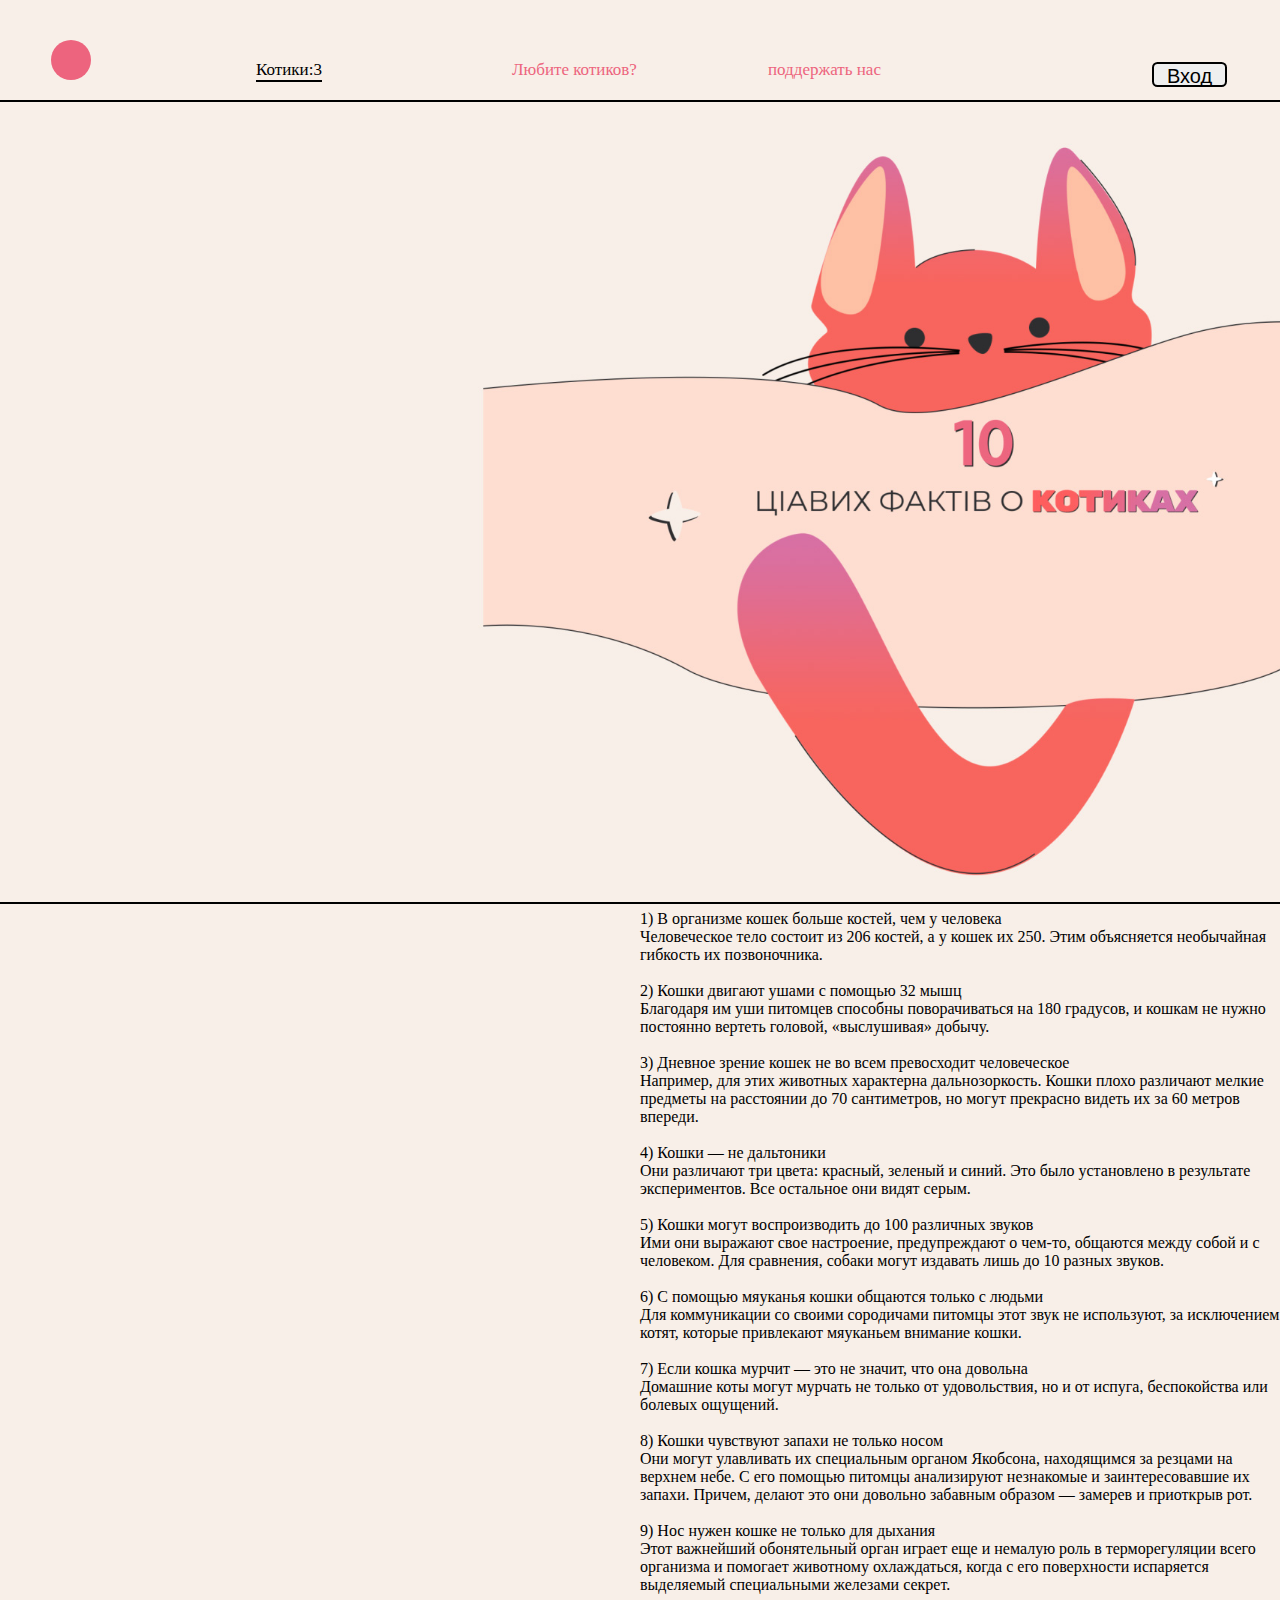
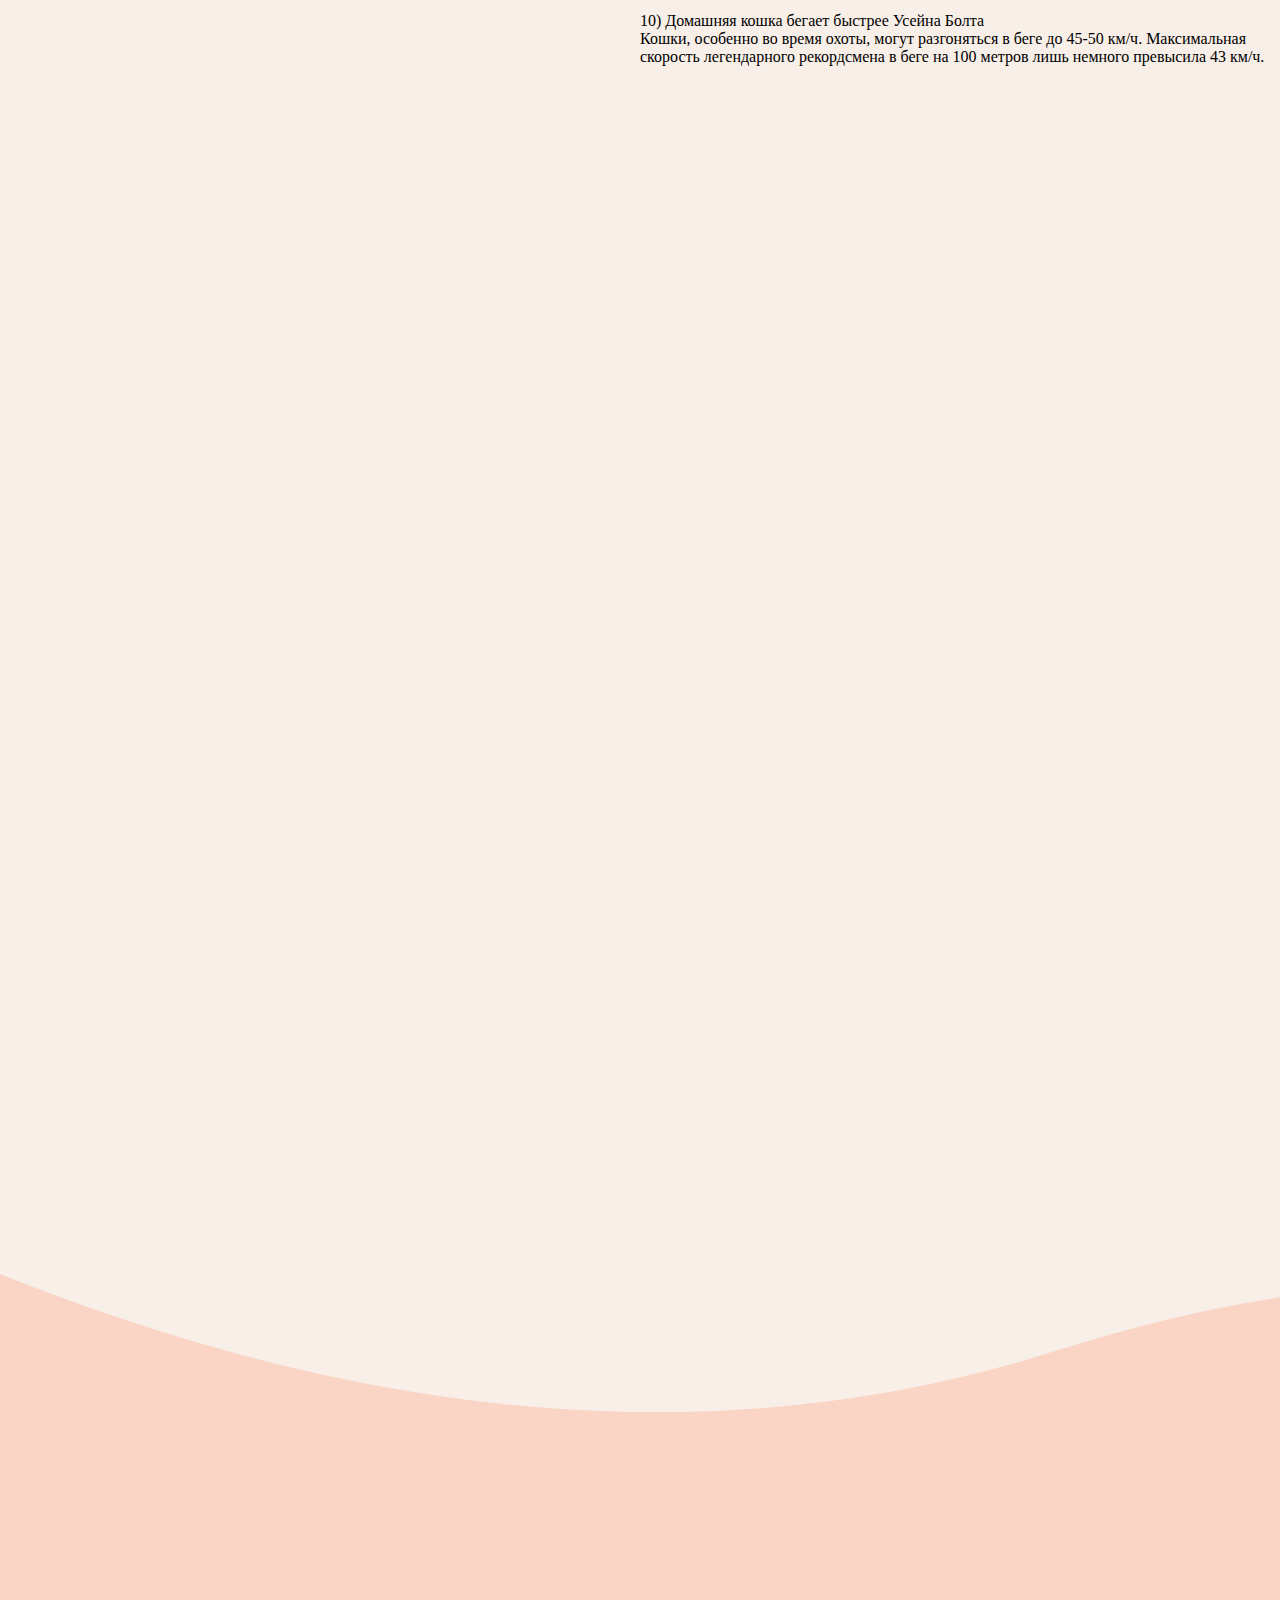
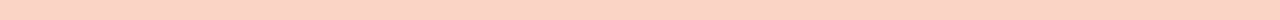
==== commit 2a2f13a5: "Update index.html" ====
--- a/index.html
+++ b/index.html
@@ -60,7 +60,7 @@
 			км/ч.<br /><br />
 		</div>
 		<!--ноги-->
-		<svg viewbox="0 0 100 20" style="top: 1400px;">
+		<svg viewbox="0 0 100 20">
 			<path fill="#fad4c5" d="M0 30 V5 Q30 17 55 9 T100 11 V50z" />
 			<!-- (M-.) (L- ._.) (H- -) (V-|) (Z-b) (C-[] S-[][]) (Q-V T-VV) (A-???O) -->
 		</svg>
--- a/style.css
+++ b/style.css
@@ -68,7 +68,7 @@
 	width: 100%;
 	height: 500px;
 	position: absolute;
-	top: 160%;
+	top: 200%;
 	left: 0%;
 	background-color: #00000000;
 }
--- a/style1.css
+++ b/style1.css
@@ -69,7 +69,7 @@
     width: 150%;
     height: 500px;
     position: absolute;
-    top: 155%;
+    top: 300%;
     left: 0%;
     background-color: #00000000;
   }
@@ -311,4 +311,4 @@
     top: 14px;
     padding-top: 15px;
   }
-}+}
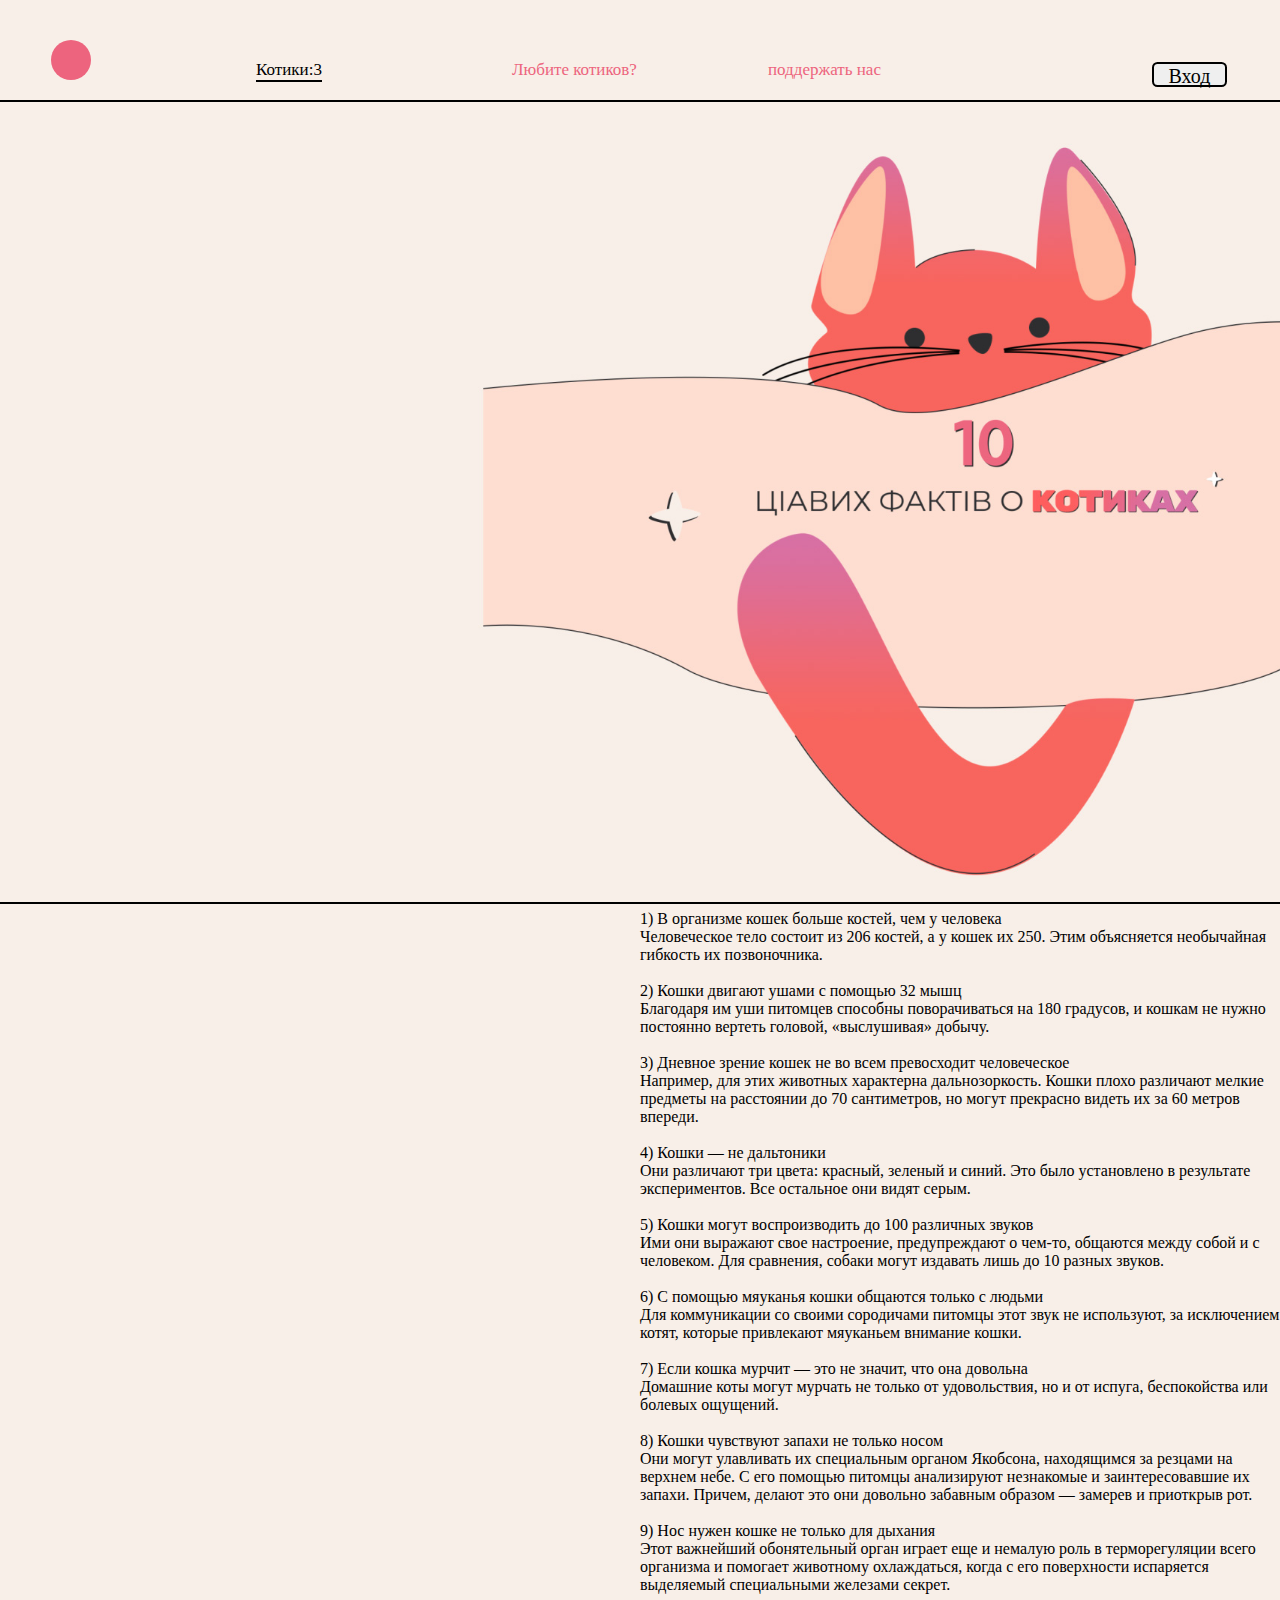
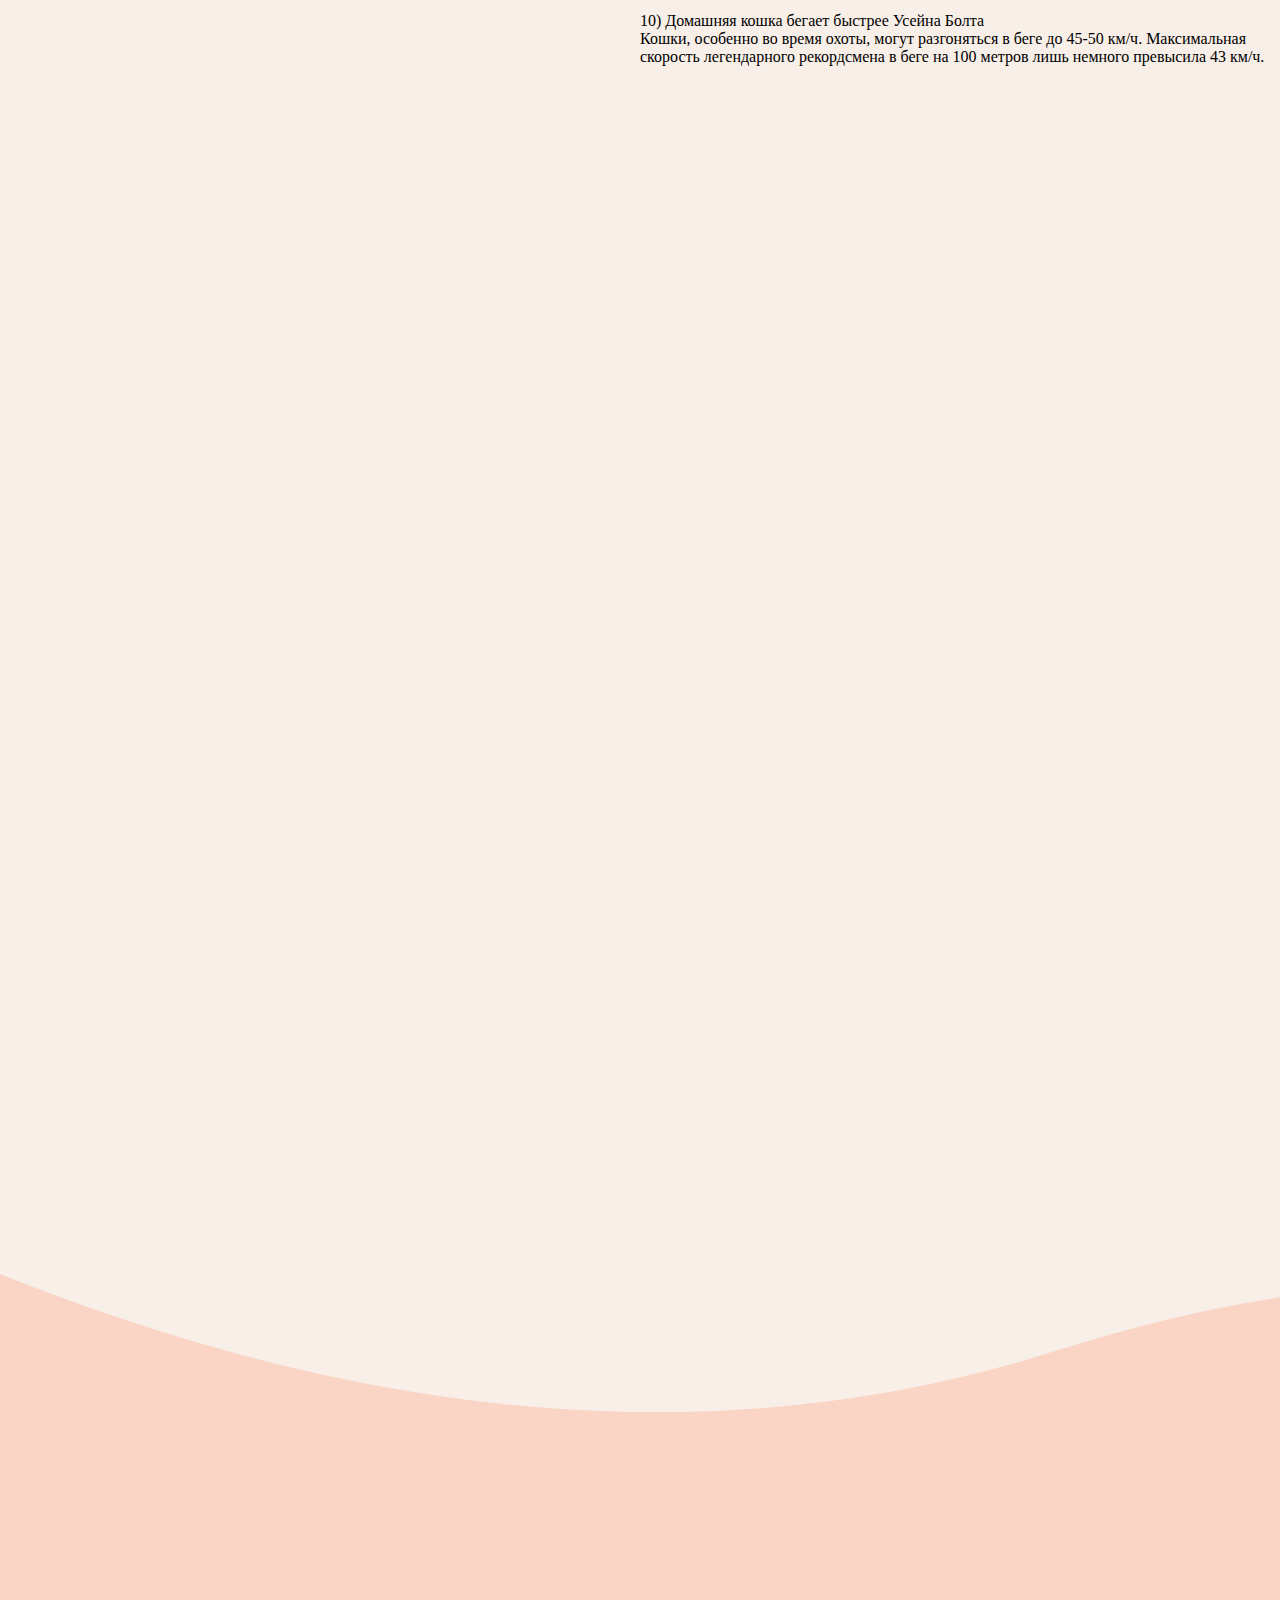
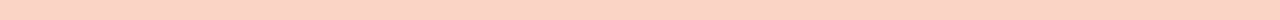
==== commit d366e1b5: "Update index.html" ====
--- a/index.html
+++ b/index.html
@@ -11,13 +11,13 @@
 	</head>
 	<body>
 		<!--шапка-->
-		<div id="shapka">
+		<header id="shapka">
 			<div id="ikon"></div>
 			<span id="knopka1_1" class="knopka1" style="border-bottom: 2px solid"><a href="index.html" style="color: black;">Котики:3</a></span>
 			<span id="knopka1_2" class="knopka1"><a href="index1.html">Любите котиков?</a></span>
 			<span id="knopka1_3" class="knopka1"> <a href="index2.html">поддержать нас</a></span>
 			<button id="button1">Вход</button>
-		</div>
+		</header>
 		<!--тело-->
 		<img id="img1" src="Comp 1_00000.jpg" alt="котя спит:3" />
 		<div id="line1"></div>
--- a/style.css
+++ b/style.css
@@ -1,6 +1,8 @@
+@import url(Copyright©2006TypodermicDonotdistribute.Reportpiracytopiracy@typodermic.com.Visitwww.typodermic.comandwww.larabiefonts.com);
 /* глобальные */
 * {
 	margin: 0px;
+	font-family: "Bleeker Rus (Fixed)", cursive;
 }
 body{
 	background: #f8efe8;
@@ -51,6 +53,10 @@
 	border-radius: 5.5px;
 	border: solid #000 2px;
 	float: left;
+}
+#button1:active{
+	background-color: #000;
+	color: white;
 }
 #ikon {
 	background: #ed647e;
@@ -303,6 +309,7 @@
 	position: relative;
 }
 .tablediv{
+	background-color: #f8efe8
 	height: 35px;
 	width: 175px;
 	position: absolute;
--- a/style1.css
+++ b/style1.css
@@ -1,7 +1,9 @@
+@import url(Copyright©2006TypodermicDonotdistribute.Reportpiracytopiracy@typodermic.com.Visitwww.typodermic.comandwww.larabiefonts.com);
 @media screen and (max-width: 1375px) {
     /* глобальные */
   * {
     margin: 0px;
+    font-family: "Bleeker Rus (Fixed)", cursive;
   }
   body{
     background: #f8efe8;
@@ -53,6 +55,10 @@
     border: solid #000 2px;
     float: left;
   }
+    #button1:active{
+	background-color: #000;
+	color: white;
+  }
   #ikon {
     background: #ed647e;
     border-radius: 100%;
@@ -304,6 +310,7 @@
     position: relative;
   }
   .tablediv{
+    background-color: #f8efe8
     height: 35px;
     width: 175px;
     position: absolute;
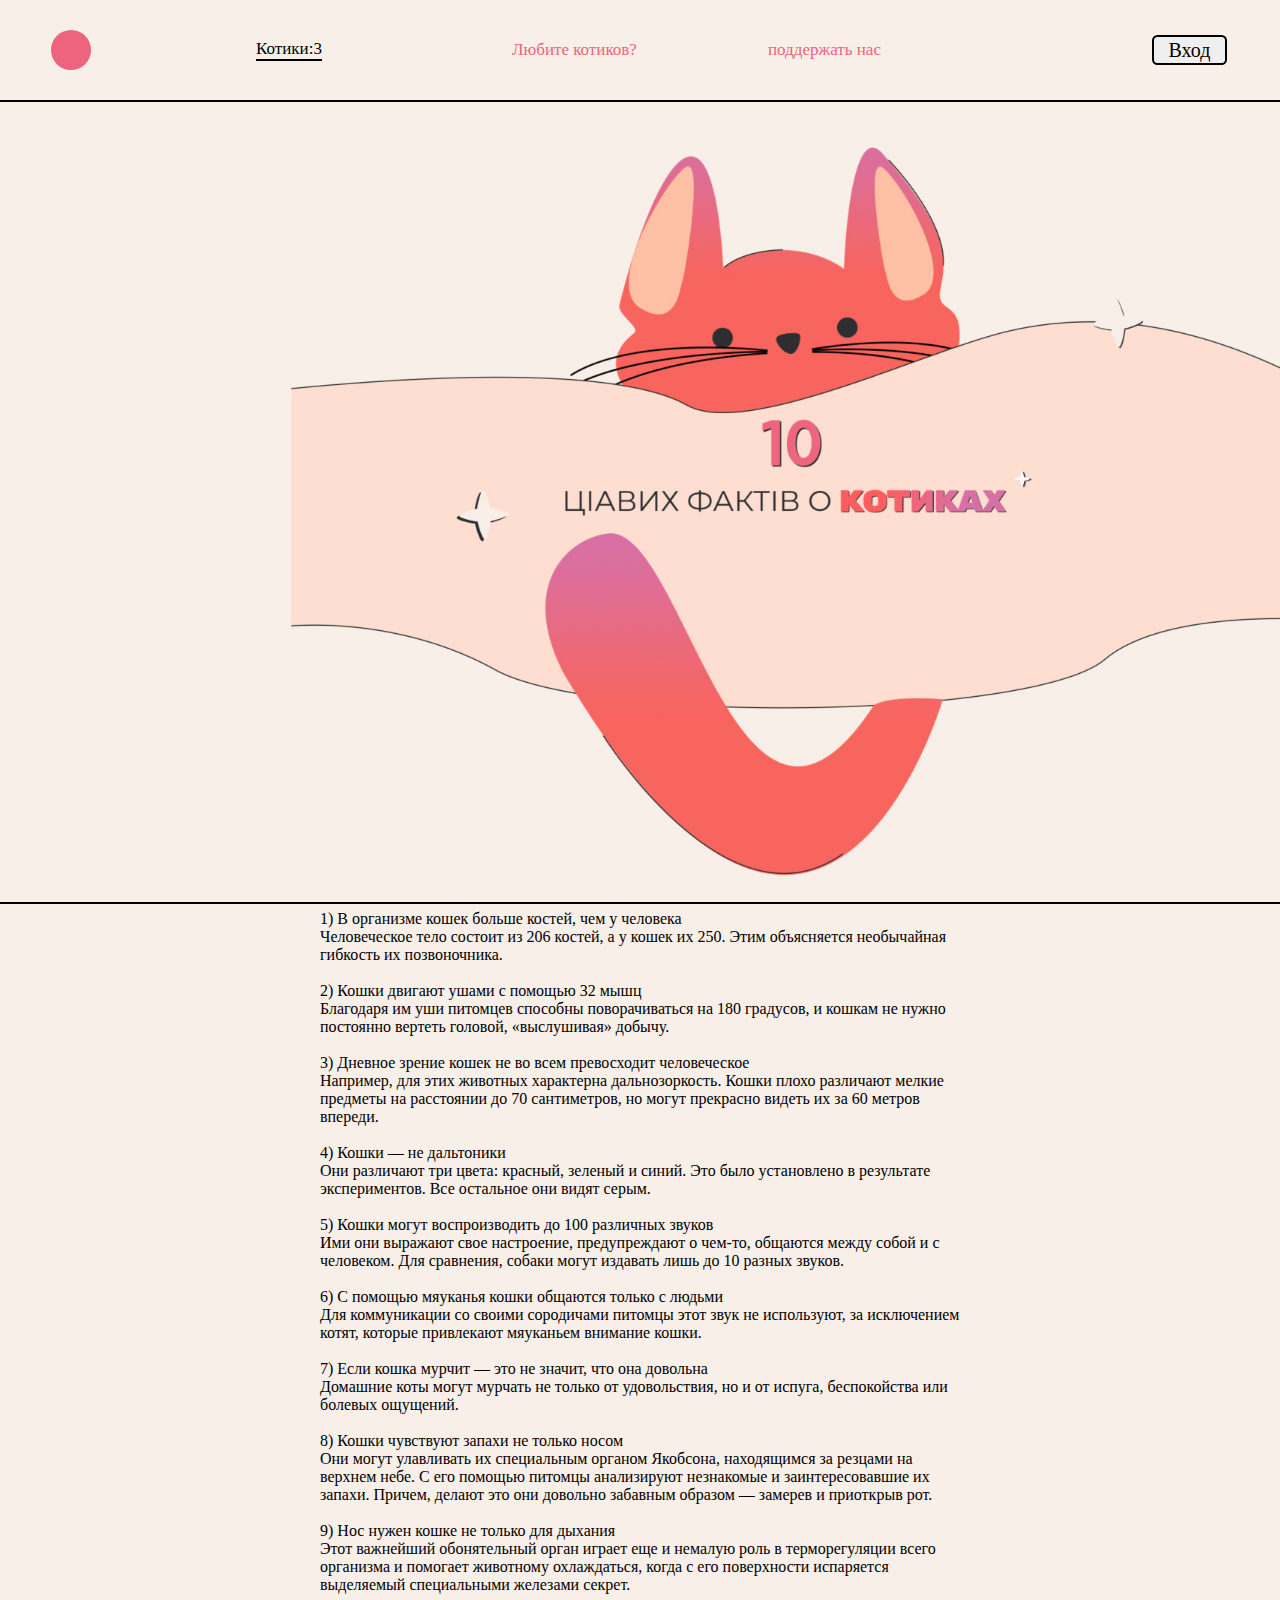
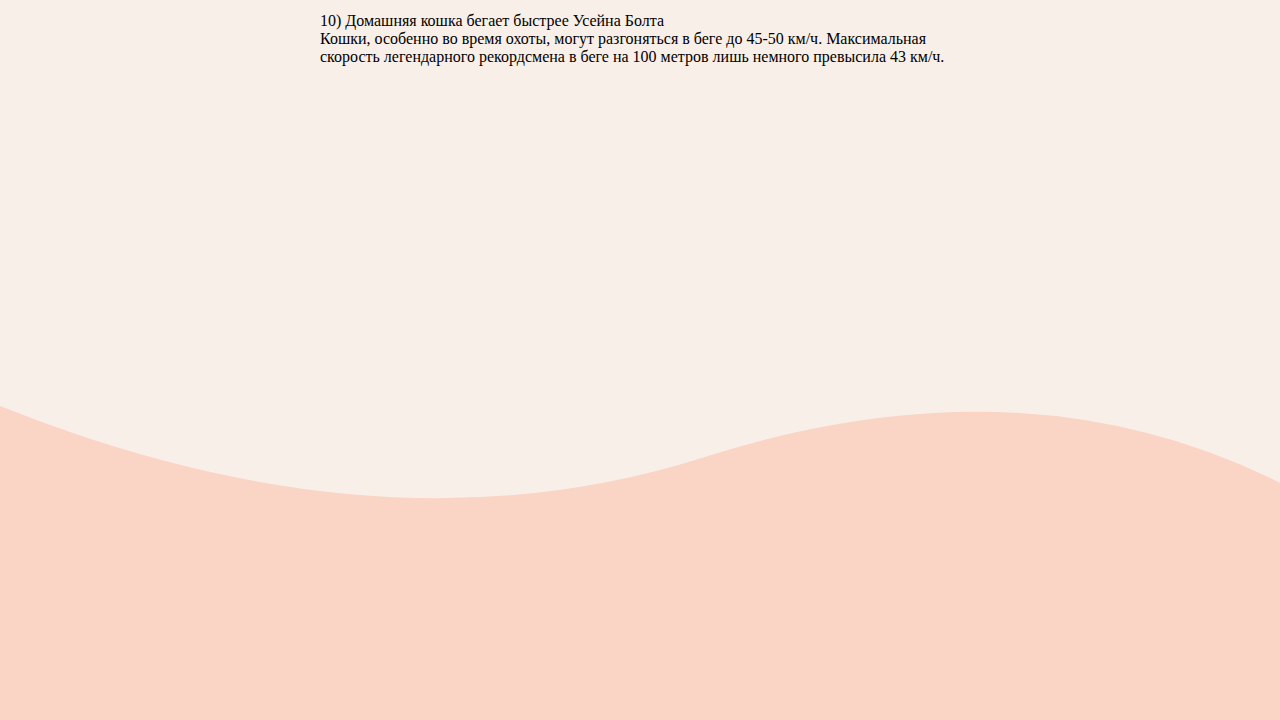
==== commit 19d699cf: "Update index.html" ====
--- a/index.html
+++ b/index.html
@@ -6,7 +6,6 @@
 		<meta name="keywords" content="факты, кошки, опрос" />
 		<title>Котики</title>
 		<link rel="stylesheet" type="text/css" href="style.css" />
-		<link rel="stylesheet" type="text/css" href="style1.css" />
 		<script src="script.js" defer></script>
 	</head>
 	<body>
--- a/style.css
+++ b/style.css
@@ -1,4 +1,5 @@
 @import url(Copyright©2006TypodermicDonotdistribute.Reportpiracytopiracy@typodermic.com.Visitwww.typodermic.comandwww.larabiefonts.com);
+
 /* глобальные */
 * {
 	margin: 0px;
@@ -11,13 +12,14 @@
 	color: #000;
 	text-decoration: none;
 }
-/* общее */
+/* общее*/
 #shapka {
+	display: flex;
+  align-items: center;
 	background: #f8efe8;
 	border-bottom: 2px solid #000;
-	height: 40px;
+	height: 100px;
 	width: 100%;
-	padding-top: 60px;
 	position: fixed;
 	z-index: 3;
 }
@@ -44,11 +46,13 @@
 	color: #ed647d;
 }
 #button1 {
+	display: flex;
+  align-items: center;
+	justify-content: center;
 	position: absolute;
 	left: 90%;
 	width: 75px;
-	height: 25px;
-	bottom: 13px;
+	height: 30px;
 	font-size: 20px;
 	border-radius: 5.5px;
 	border: solid #000 2px;
@@ -64,9 +68,7 @@
 	height: 40px;
 	width: 40px;
 	position: absolute;
-	bottom: 385px;
 	left:4%;
-	top: 40px;
 }
 /* sa1 */
 svg {
@@ -309,11 +311,11 @@
 	position: relative;
 }
 .tablediv{
-	background-color: #f8efe8
+	background-color: #f8efe8;
 	height: 35px;
 	width: 175px;
 	position: absolute;
 	left: 14px;
 	top: 14px;
 	padding-top: 15px;
-}
+}